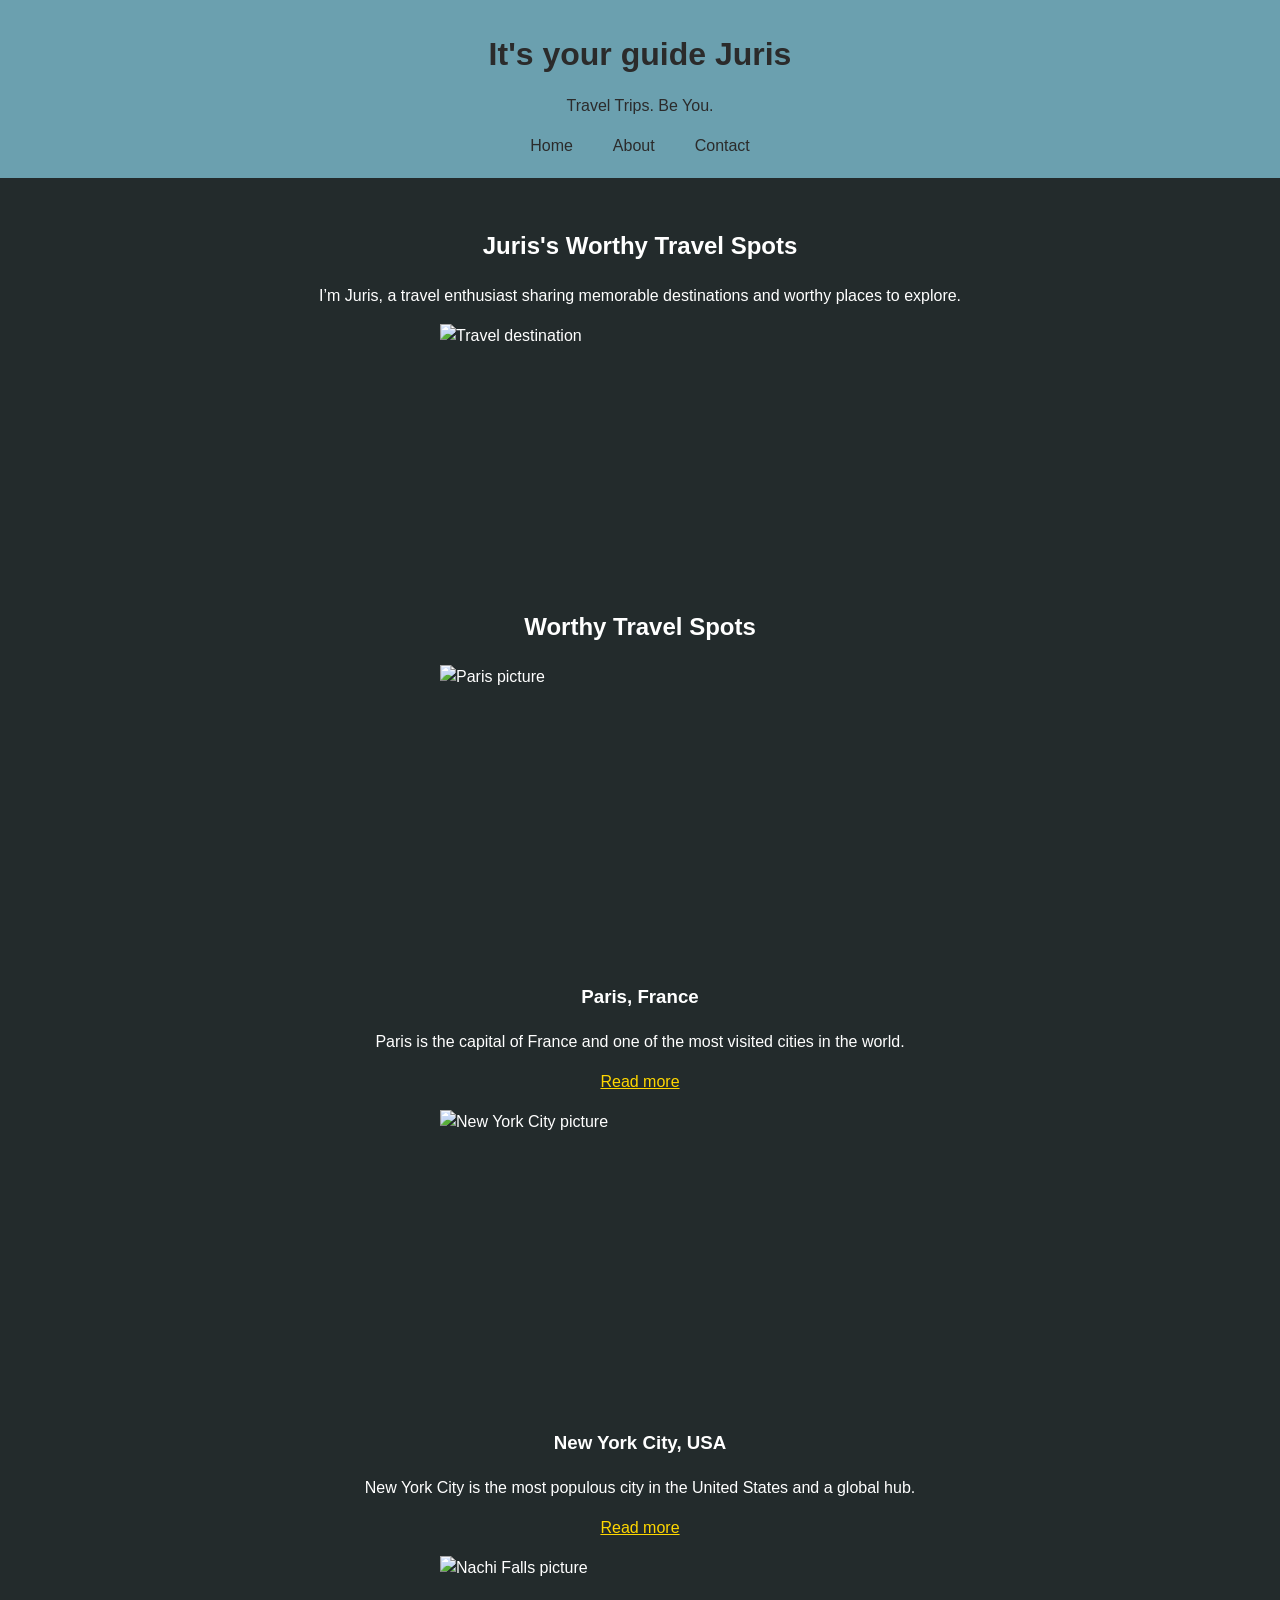
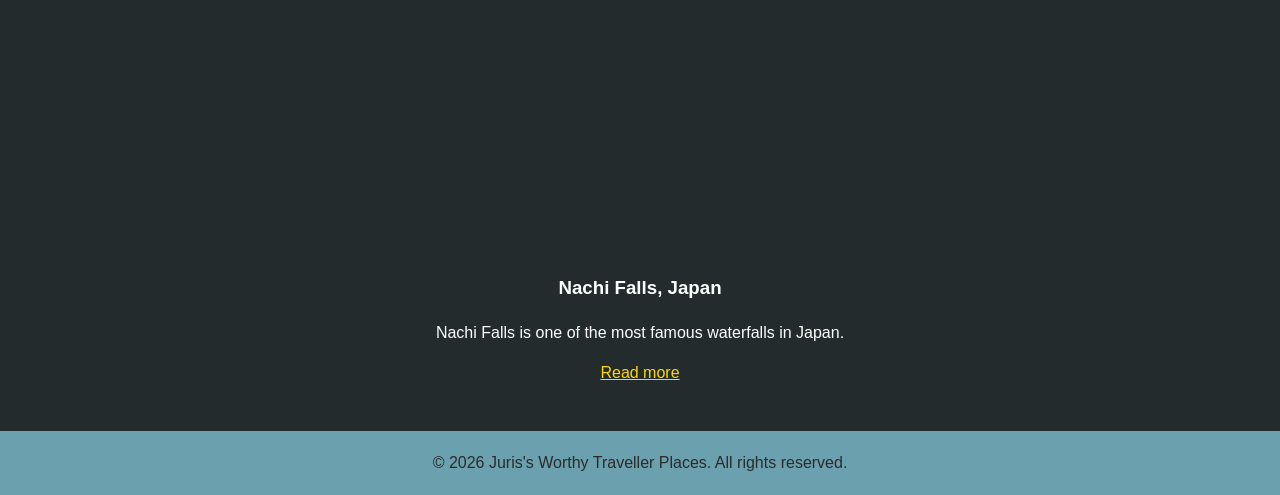
==== index.html @ 44bee5e6 "Fix places links to match lowercase filenames" ====
<!DOCTYPE html>
<html lang="en">

<head>
  <meta charset="UTF-8">
  <meta name="viewport" content="width=device-width, initial-scale=1.0">
  <title>Worthy Traveller Places</title>
  <link rel="stylesheet" href="style.css">
</head>

<body style="background-color: rgb(35, 43, 44); color: white;">

  <header>
    <h1 style="text-align: center;">It's your guide Juris</h1>
    <p style="text-align: center;">Travel Trips. Be You.</p>
    <nav>
      <ul style="list-style-type: none; display: flex; justify-content: center; gap: 20px; padding: 0;">
        <li><a href="index.html">Home</a></li>
        <li><a href="about.html">About</a></li>
        <li><a href="contact.html">Contact</a></li>
      </ul>
    </nav>
  </header>

  <main>
    <section>
      <h2 style="text-align: center;">Juris's Worthy Travel Spots</h2>
      <p style="text-align: center;">
        I’m Juris, a travel enthusiast sharing memorable destinations and worthy places to explore.
      </p>
      <img src="https://www.adventuresnsunsets.com/wp-content/uploads/AdventureDestinationsF.jpg"
           alt="Travel destination"
           width="400" height="250"
           style="display: block; margin: 0 auto;">
    </section>

    <h2 style="text-align: center;">Worthy Travel Spots</h2>

    <article>
      <img src="https://cdn.generationvoyage.fr/2022/05/tour-eiffel-visite-paris.jpg"
           alt="Paris picture"
           width="400" height="300"
           style="display: block; margin: 0 auto;">
      <h3 style="text-align: center;">Paris, France</h3>
      <p style="text-align: center;">Paris is the capital of France and one of the most visited cities in the world.</p>
      <p style="text-align: center;"><a href="places/paris.html" style="color: #FFD700;">Read more</a></p>
    </article>

    <article>
      <img src="https://th.bing.com/th/id/R.987b01d079e428e779f18622e3c11302?rik=R1kwpQbf%2b7On6g&riu=http%3a%2f%2fwallpapercave.com%2fwp%2feKouupY.jpg&ehk=AXFugzftEWDWTkEFwM1y42ecFqn7iHnSoJhJGlAqY%2bY%3d&risl=&pid=ImgRaw&r=0"
           alt="New York City picture"
           width="400" height="300"
           style="display: block; margin: 0 auto;">
      <h3 style="text-align: center;">New York City, USA</h3>
      <p style="text-align: center;">New York City is the most populous city in the United States and a global hub.</p>
      <p style="text-align: center;"><a href="places/new-york-city.html" style="color: #FFD700;">Read more</a></p>
    </article>

    <article>
      <img src="https://www.pandotrip.com/wp-content/uploads/2018/09/Seigantoji-Pagoda-and-Nachi-Falls-in-Nacho-Japan.jpg"
           alt="Nachi Falls picture"
           width="400" height="300"
           style="display: block; margin: 0 auto;">
      <h3 style="text-align: center;">Nachi Falls, Japan</h3>
      <p style="text-align: center;">Nachi Falls is one of the most famous waterfalls in Japan.</p>
      <p style="text-align: center;"><a href="places/nachi-falls.html" style="color: #FFD700;">Read more</a></p>
    </article>
  </main>

  <footer>
    <p style="text-align: center;">© 2026 Juris's Worthy Traveller Places. All rights reserved.</p>
  </footer>
</body>

</html>
---- style.css ----
/* =========================
   1. Variables
   ========================= */

:root {
    --brand-color: #6ba0af;
    --dark-ink: #ffffff;
    --muted-blue: #bcd9ff;
    --light-background: #2b2b2b;
    --card-background: #292929;
}


/* =========================
   2. Base Styles
   ========================= */

* {
    box-sizing: border-box;
}

body {
    margin: 0;
    font-family: Arial, sans-serif;
    line-height: 1.5;
    color: var(--dark-ink);
    background-color: var(--light-background);
}

img {
    max-width: 100%;
    height: auto;
}

h1,
h2,
h3 {
    color: var(--dark-ink);
}

p {
    color: var(--dark-ink);
}


/* =========================
   3. Layout Regions
   ========================= */

header {
    background-color: var(--brand-color);
    padding: 20px;
}

section p {
    text-align: center;
    color: var(--dark-ink);
}

header h1 {
    text-align: center;
    margin: 10px 0 15px;
    color: var(--light-background);
}

header p {
    text-align: center;
    color: var(--light-background);
}

nav {
    text-align: center;
}

nav ul {
    list-style: none;
    padding: 0;
    margin: 0;
}

nav li {
    display: inline-block;
    margin: 0 10px;
}

nav a {
    color: var(--light-background);
    text-decoration: none;
}

nav a:hover {
    color: var(--muted-blue);
}

main {
    padding: 30px 20px;
    max-width: 1000px;
    margin: 0 auto;
}

main section {
    margin-bottom: 35px;
}

main h2 {
    text-align: center;
}

footer {
    background-color: var(--brand-color);
    color: var(--light-background);
    padding: 20px;
    text-align: center;
}

footer p {
    color: var(--light-background);
    margin: 0;
}


/* =========================
   4. Components
   ========================= */


/* Product Cards */

.place-card {
    font-family: Roboto, Arial, sans-serif;
    background-color: var(--card-background);
    border: 1px solid var(--muted-blue);
    border-radius: 10px;
    padding: 16px;
    margin: 0 auto 20px;
    max-width: 500px;
    text-align: center;
    border-left: 10px solid var(--brand-color);
}

.place-card h3 {
    margin-top: 0;
    font-size: 24px;
    color: var(--brand-color);
}

.place-card img {
    display: block;
    margin: 0 auto;
}

.place-card a {
    color: var(--brand-color);
    text-decoration: none;
    font-weight: bold;
}

.place-card a:hover {
    color: var(--muted-blue);
}


/* Product Detail Images */

main section img {
    display: block;
    margin: 0 auto;
}


/* Product Detail Tables */

table {
    margin: 0 auto;
    border-collapse: collapse;
    background-color: var(--light-background);
}

th,
td {
    padding: 10px 15px;
    border: 1px solid var(--muted-blue);
    text-align: center;
}

th {
    background-color: var(--brand-color);
    color: var(--light-background);
}


/* Lists */

main ul {
    padding: 0;
    text-align: center;
    list-style: none;
}

main li {
    margin: 5px 0;
}

main p {
    text-align: center;
    color: var(--dark-ink);
}


/* Forms */

form {
    max-width: 600px;
    margin: 0 auto;
    text-align: center;
}

fieldset {
    padding: 20px;
    margin: 15px 0;
    background-color: var(--card-background);
    border: 3px solid var(--brand-color);
    border-radius: 10px;
}

legend {
    font-weight: bold;
    color: var(--brand-color);
}

input,
select,
textarea {
    font-family: Arial, sans-serif;
    padding: 8px;
    border: 1px solid var(--muted-blue);
}

textarea {
    width: 100%;
    box-sizing: border-box;
}

input:focus,
textarea:focus,
select:focus {
    outline: 3px solid var(--brand-color);
    outline-offset: 2px;
}

button {
    background-color: var(--brand-color);
    color: var(--light-background);
    border: none;
    padding: 10px 20px;
    cursor: pointer;
}

button:hover {
    background-color: var(--dark-ink);
}
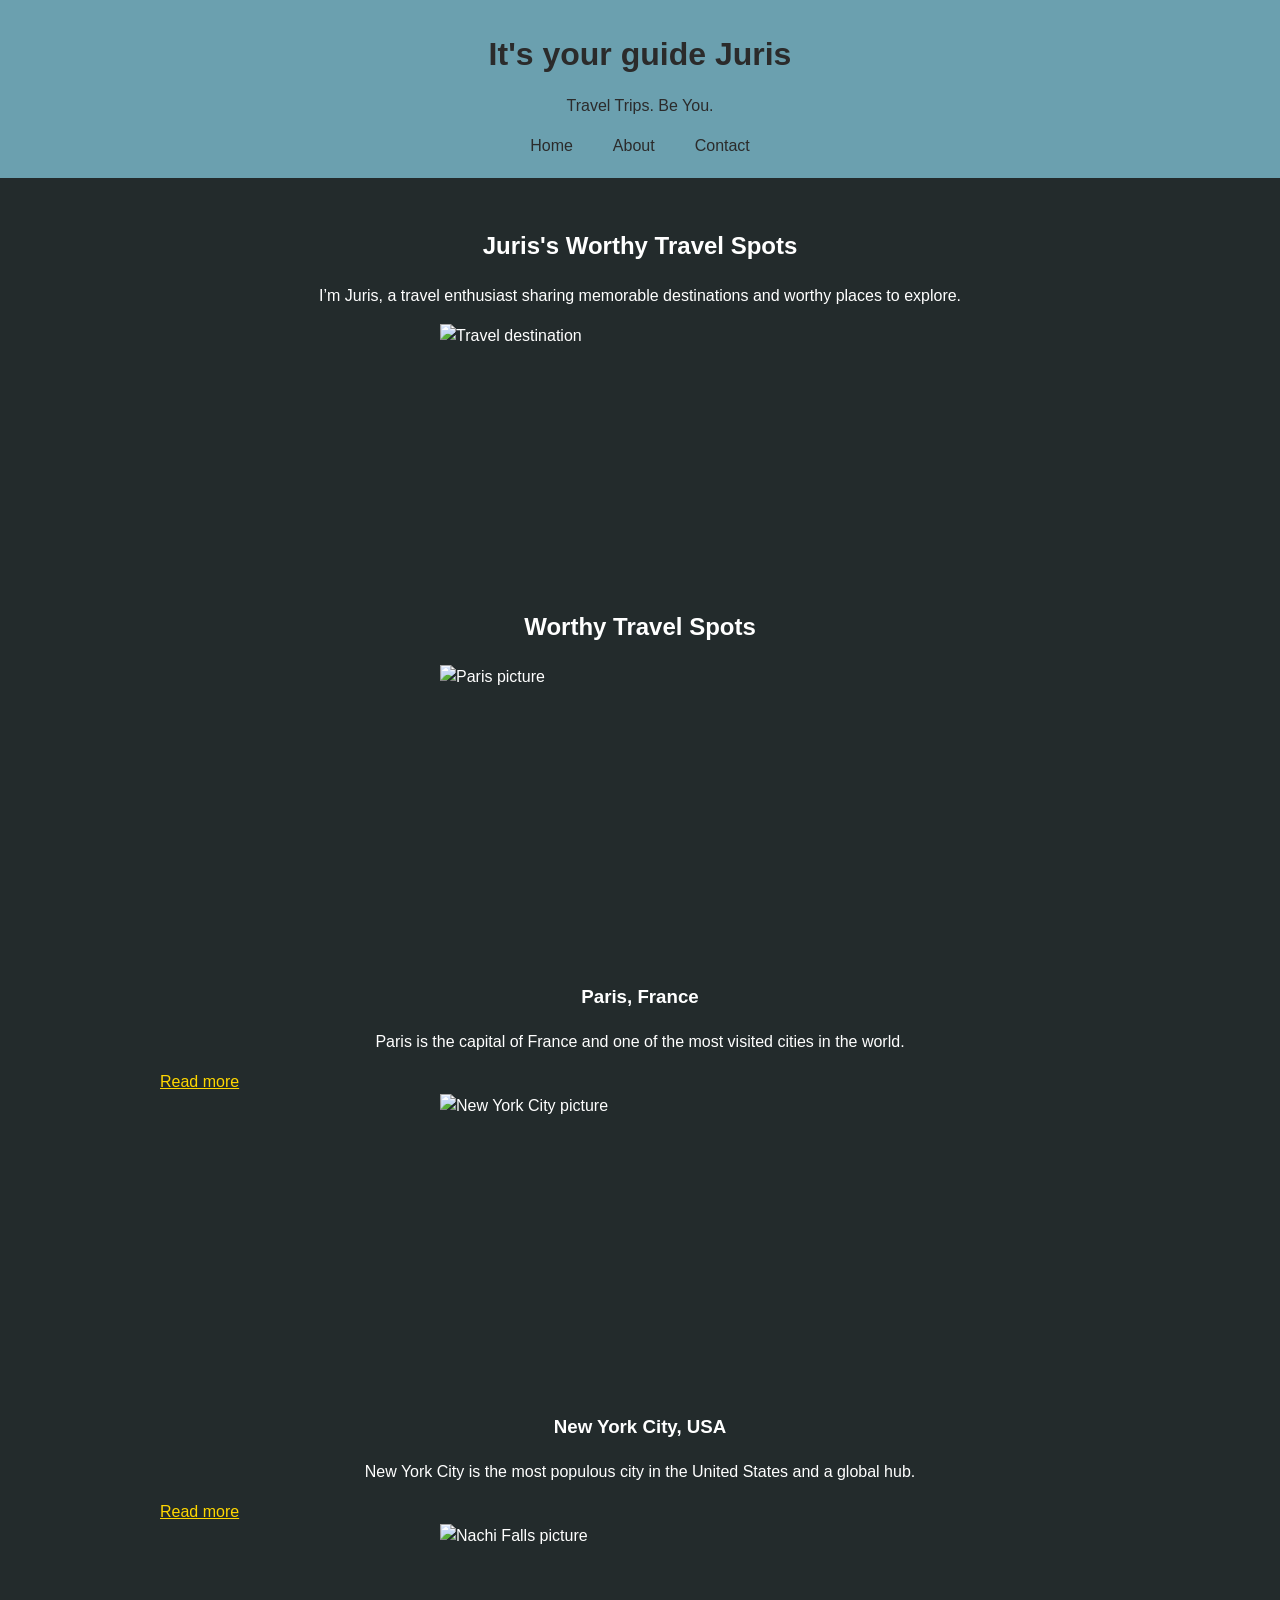
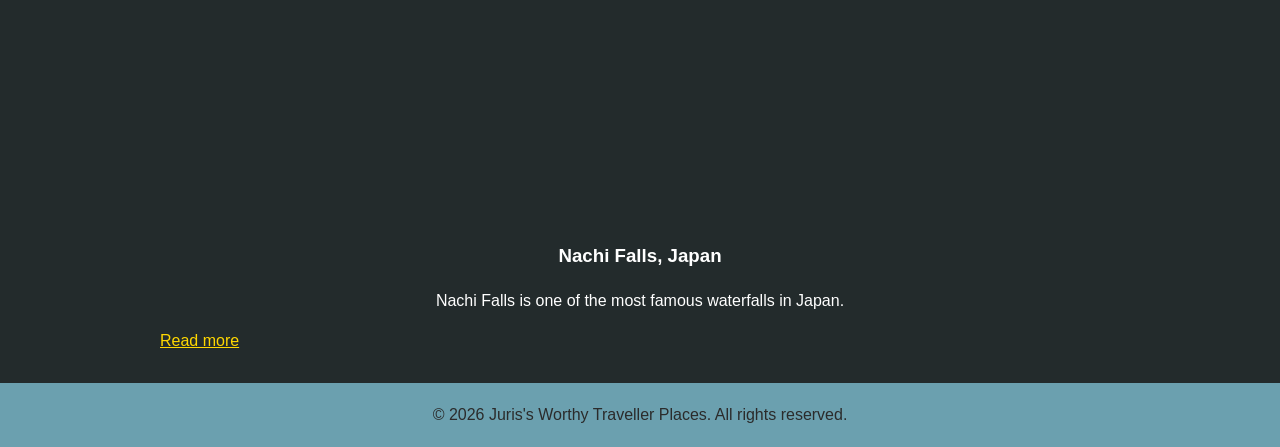
==== commit 5391ef94: "Fix places filenames and links to lowercase" ====
--- a/index.html
+++ b/index.html
@@ -43,7 +43,7 @@
            style="display: block; margin: 0 auto;">
       <h3 style="text-align: center;">Paris, France</h3>
       <p style="text-align: center;">Paris is the capital of France and one of the most visited cities in the world.</p>
-      <p style="text-align: center;"><a href="places/paris.html" style="color: #FFD700;">Read more</a></p>
+      <a href="places/paris.html" style="color: #FFD700;">Read more</a>
     </article>
 
     <article>
@@ -53,7 +53,7 @@
            style="display: block; margin: 0 auto;">
       <h3 style="text-align: center;">New York City, USA</h3>
       <p style="text-align: center;">New York City is the most populous city in the United States and a global hub.</p>
-      <p style="text-align: center;"><a href="places/new-york-city.html" style="color: #FFD700;">Read more</a></p>
+      <a href="places/new-york-city.html" style="color: #FFD700;">Read more</a>
     </article>
 
     <article>
@@ -63,7 +63,7 @@
            style="display: block; margin: 0 auto;">
       <h3 style="text-align: center;">Nachi Falls, Japan</h3>
       <p style="text-align: center;">Nachi Falls is one of the most famous waterfalls in Japan.</p>
-      <p style="text-align: center;"><a href="places/nachi-falls.html" style="color: #FFD700;">Read more</a></p>
+      <a href="places/nachi-falls.html" style="color: #FFD700;">Read more</a>
     </article>
   </main>
 
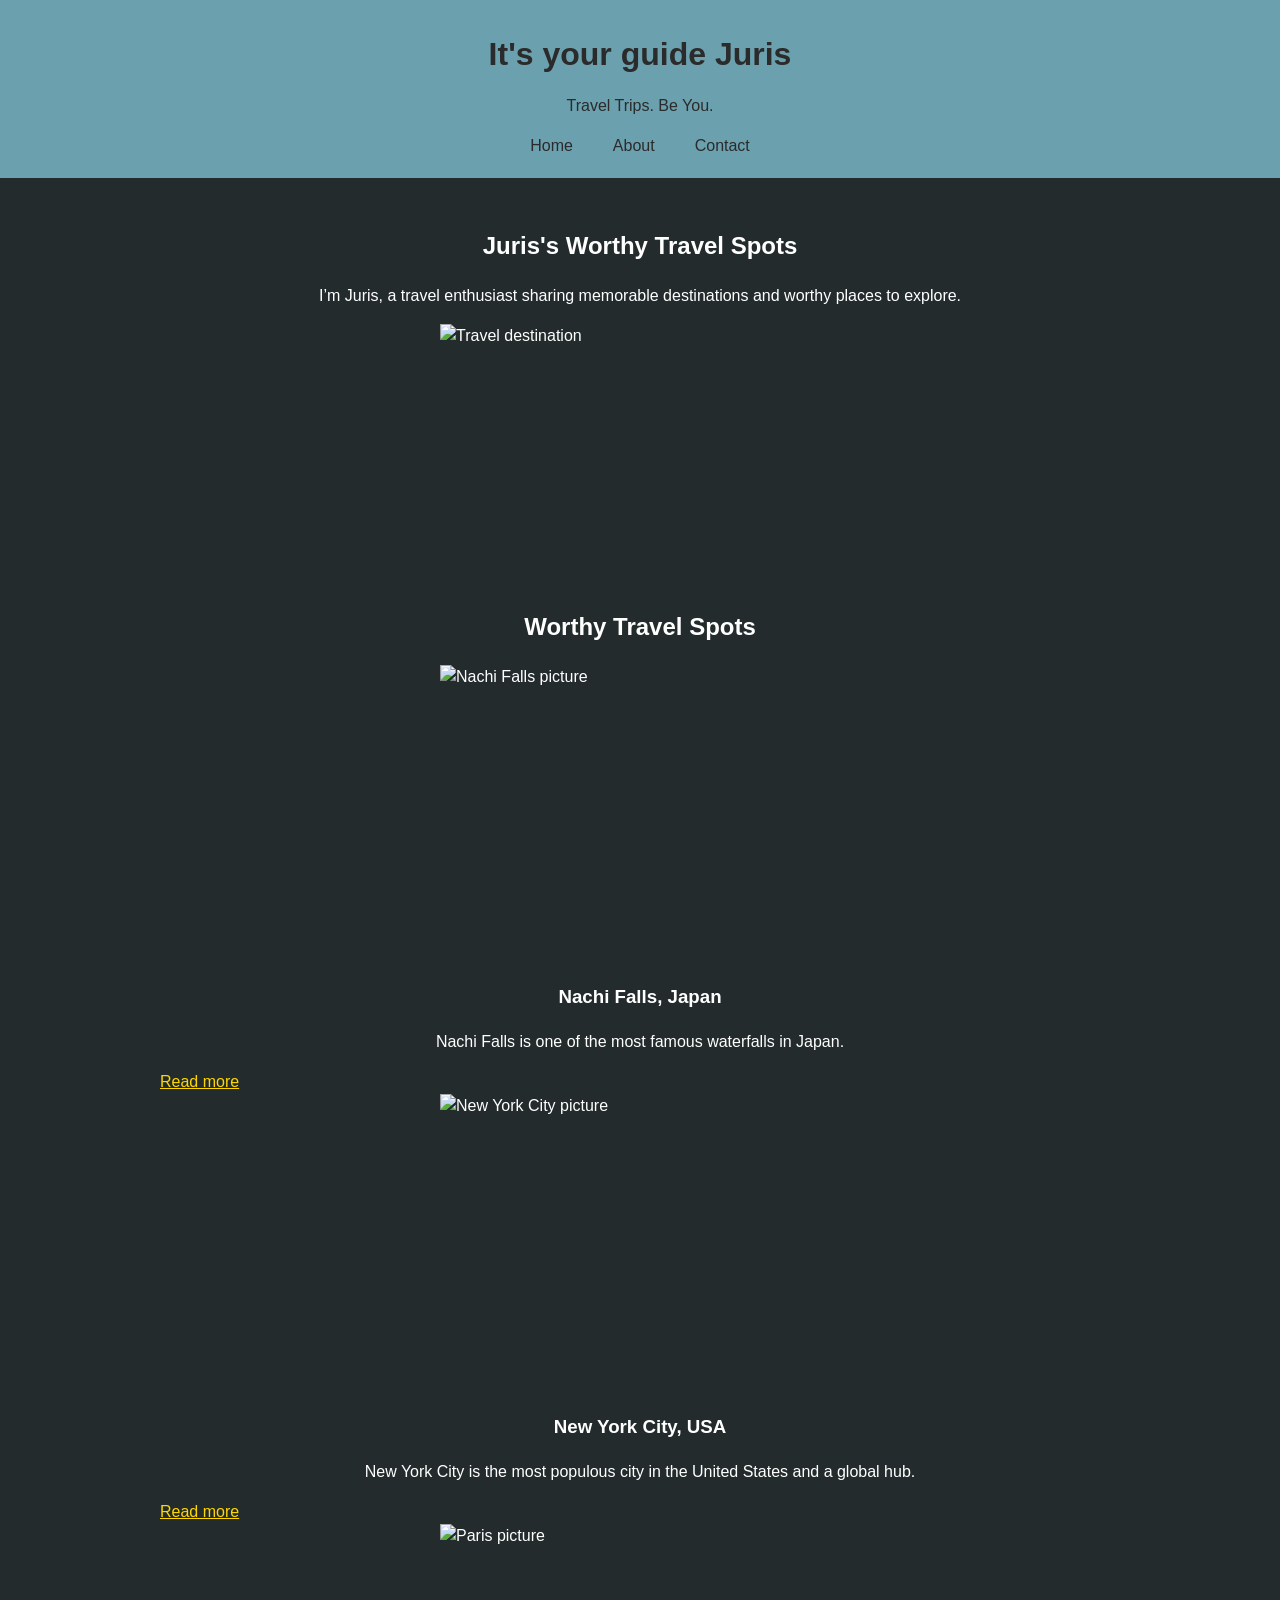
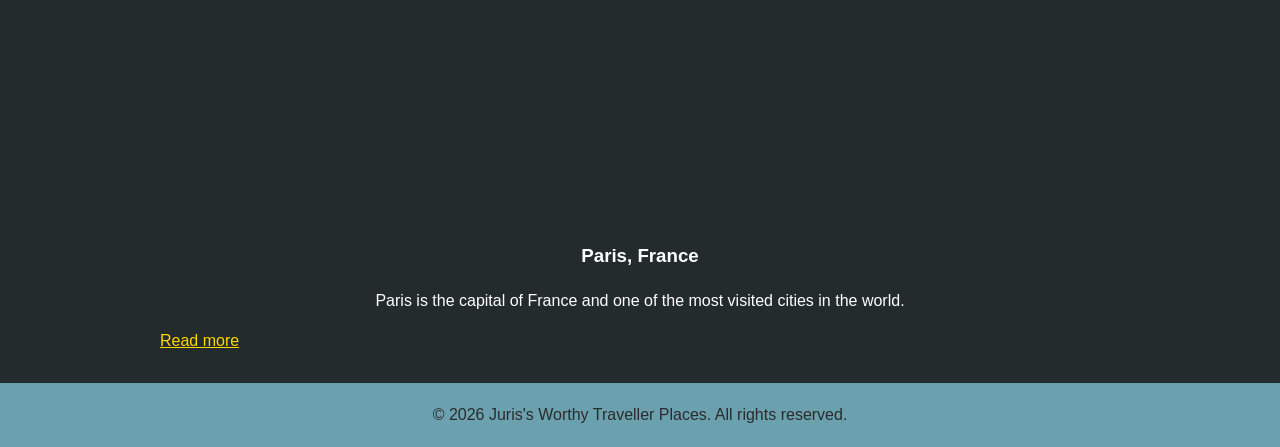
==== commit 75a8cd1b: "Reorder travel spots: Nachi Falls, NYC, Paris" ====
--- a/index.html
+++ b/index.html
@@ -36,16 +36,18 @@
 
     <h2 style="text-align: center;">Worthy Travel Spots</h2>
 
+    <!-- Nachi Falls FIRST -->
     <article>
-      <img src="https://cdn.generationvoyage.fr/2022/05/tour-eiffel-visite-paris.jpg"
-           alt="Paris picture"
+      <img src="https://www.pandotrip.com/wp-content/uploads/2018/09/Seigantoji-Pagoda-and-Nachi-Falls-in-Nacho-Japan.jpg"
+           alt="Nachi Falls picture"
            width="400" height="300"
            style="display: block; margin: 0 auto;">
-      <h3 style="text-align: center;">Paris, France</h3>
-      <p style="text-align: center;">Paris is the capital of France and one of the most visited cities in the world.</p>
-      <a href="places/paris.html" style="color: #FFD700;">Read more</a>
+      <h3 style="text-align: center;">Nachi Falls, Japan</h3>
+      <p style="text-align: center;">Nachi Falls is one of the most famous waterfalls in Japan.</p>
+      <a href="places/nachi-falls.html" style="color: #FFD700;">Read more</a>
     </article>
 
+    <!-- New York City SECOND -->
     <article>
       <img src="https://th.bing.com/th/id/R.987b01d079e428e779f18622e3c11302?rik=R1kwpQbf%2b7On6g&riu=http%3a%2f%2fwallpapercave.com%2fwp%2feKouupY.jpg&ehk=AXFugzftEWDWTkEFwM1y42ecFqn7iHnSoJhJGlAqY%2bY%3d&risl=&pid=ImgRaw&r=0"
            alt="New York City picture"
@@ -56,14 +58,15 @@
       <a href="places/new-york-city.html" style="color: #FFD700;">Read more</a>
     </article>
 
+    <!-- Paris LAST -->
     <article>
-      <img src="https://www.pandotrip.com/wp-content/uploads/2018/09/Seigantoji-Pagoda-and-Nachi-Falls-in-Nacho-Japan.jpg"
-           alt="Nachi Falls picture"
+      <img src="https://cdn.generationvoyage.fr/2022/05/tour-eiffel-visite-paris.jpg"
+           alt="Paris picture"
            width="400" height="300"
            style="display: block; margin: 0 auto;">
-      <h3 style="text-align: center;">Nachi Falls, Japan</h3>
-      <p style="text-align: center;">Nachi Falls is one of the most famous waterfalls in Japan.</p>
-      <a href="places/nachi-falls.html" style="color: #FFD700;">Read more</a>
+      <h3 style="text-align: center;">Paris, France</h3>
+      <p style="text-align: center;">Paris is the capital of France and one of the most visited cities in the world.</p>
+      <a href="places/paris.html" style="color: #FFD700;">Read more</a>
     </article>
   </main>
 
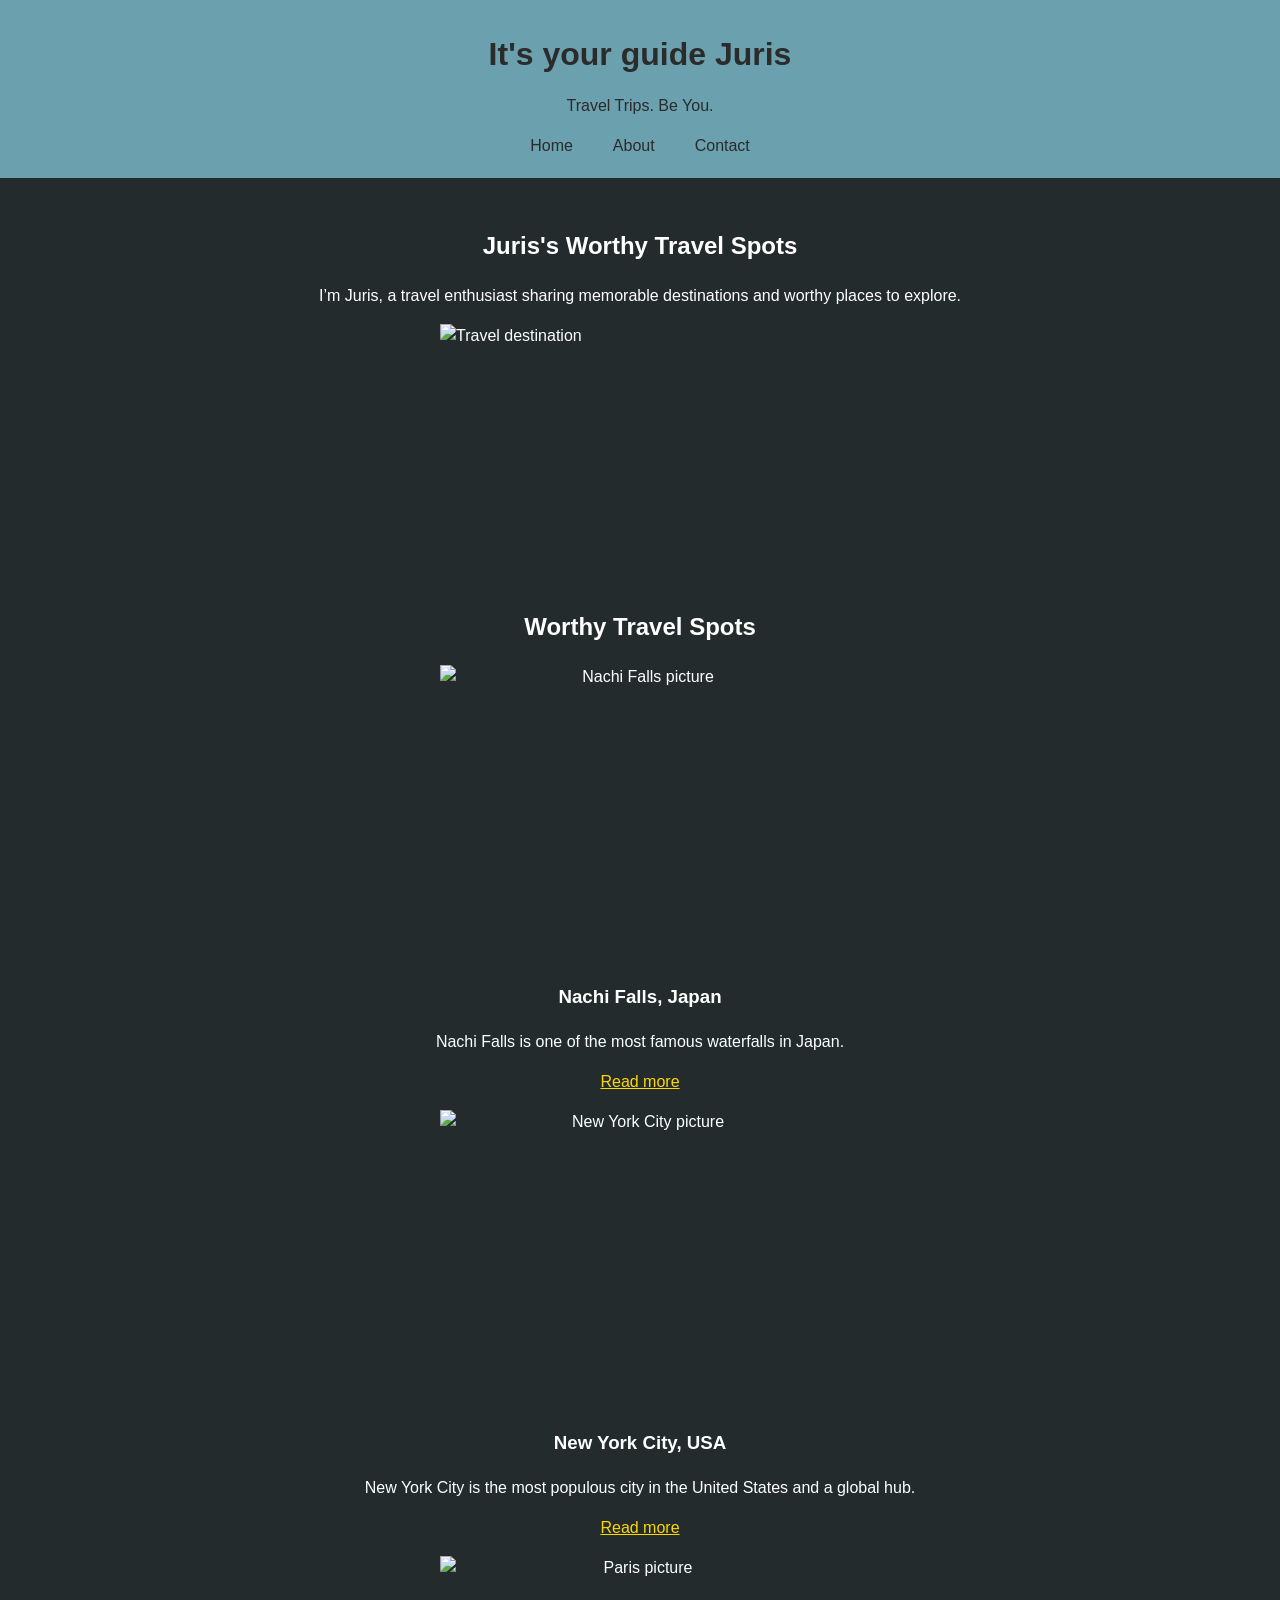
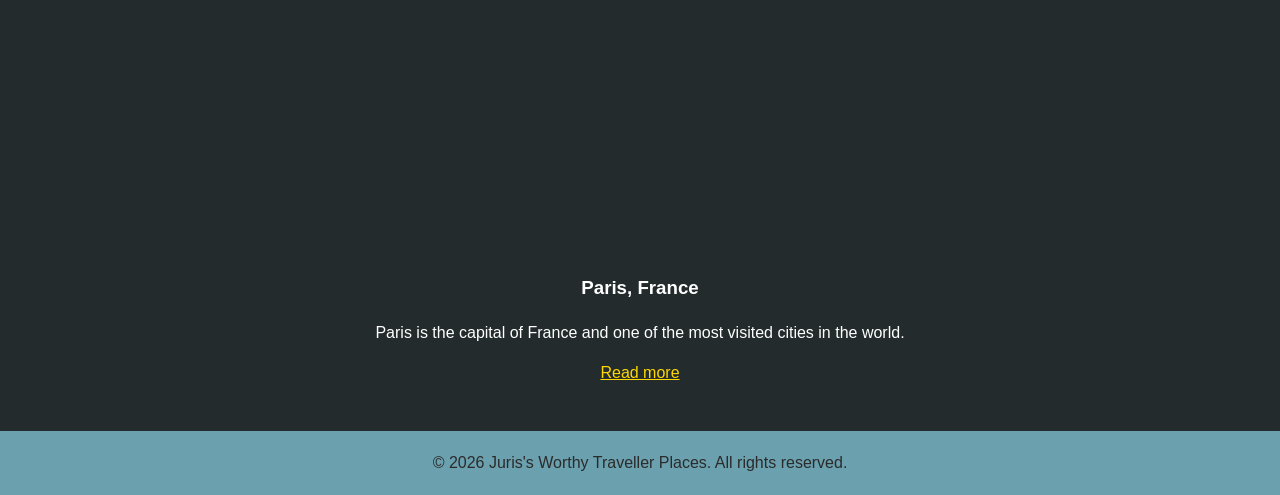
==== commit 8eb0009a: "Reorder travel spots and adjust Read more layout" ====
--- a/index.html
+++ b/index.html
@@ -37,36 +37,36 @@
     <h2 style="text-align: center;">Worthy Travel Spots</h2>
 
     <!-- Nachi Falls FIRST -->
-    <article>
+    <article style="text-align: center;">
       <img src="https://www.pandotrip.com/wp-content/uploads/2018/09/Seigantoji-Pagoda-and-Nachi-Falls-in-Nacho-Japan.jpg"
            alt="Nachi Falls picture"
            width="400" height="300"
            style="display: block; margin: 0 auto;">
-      <h3 style="text-align: center;">Nachi Falls, Japan</h3>
-      <p style="text-align: center;">Nachi Falls is one of the most famous waterfalls in Japan.</p>
-      <a href="places/nachi-falls.html" style="color: #FFD700;">Read more</a>
+      <h3>Nachi Falls, Japan</h3>
+      <p>Nachi Falls is one of the most famous waterfalls in Japan.</p>
+      <p><a href="places/nachi-falls.html" style="color: #FFD700;">Read more</a></p>
     </article>
 
     <!-- New York City SECOND -->
-    <article>
+    <article style="text-align: center;">
       <img src="https://th.bing.com/th/id/R.987b01d079e428e779f18622e3c11302?rik=R1kwpQbf%2b7On6g&riu=http%3a%2f%2fwallpapercave.com%2fwp%2feKouupY.jpg&ehk=AXFugzftEWDWTkEFwM1y42ecFqn7iHnSoJhJGlAqY%2bY%3d&risl=&pid=ImgRaw&r=0"
            alt="New York City picture"
            width="400" height="300"
            style="display: block; margin: 0 auto;">
-      <h3 style="text-align: center;">New York City, USA</h3>
-      <p style="text-align: center;">New York City is the most populous city in the United States and a global hub.</p>
-      <a href="places/new-york-city.html" style="color: #FFD700;">Read more</a>
+      <h3>New York City, USA</h3>
+      <p>New York City is the most populous city in the United States and a global hub.</p>
+      <p><a href="places/new-york-city.html" style="color: #FFD700;">Read more</a></p>
     </article>
 
     <!-- Paris LAST -->
-    <article>
+    <article style="text-align: center;">
       <img src="https://cdn.generationvoyage.fr/2022/05/tour-eiffel-visite-paris.jpg"
            alt="Paris picture"
            width="400" height="300"
            style="display: block; margin: 0 auto;">
-      <h3 style="text-align: center;">Paris, France</h3>
-      <p style="text-align: center;">Paris is the capital of France and one of the most visited cities in the world.</p>
-      <a href="places/paris.html" style="color: #FFD700;">Read more</a>
+      <h3>Paris, France</h3>
+      <p>Paris is the capital of France and one of the most visited cities in the world.</p>
+      <p><a href="places/paris.html" style="color: #FFD700;">Read more</a></p>
     </article>
   </main>
 
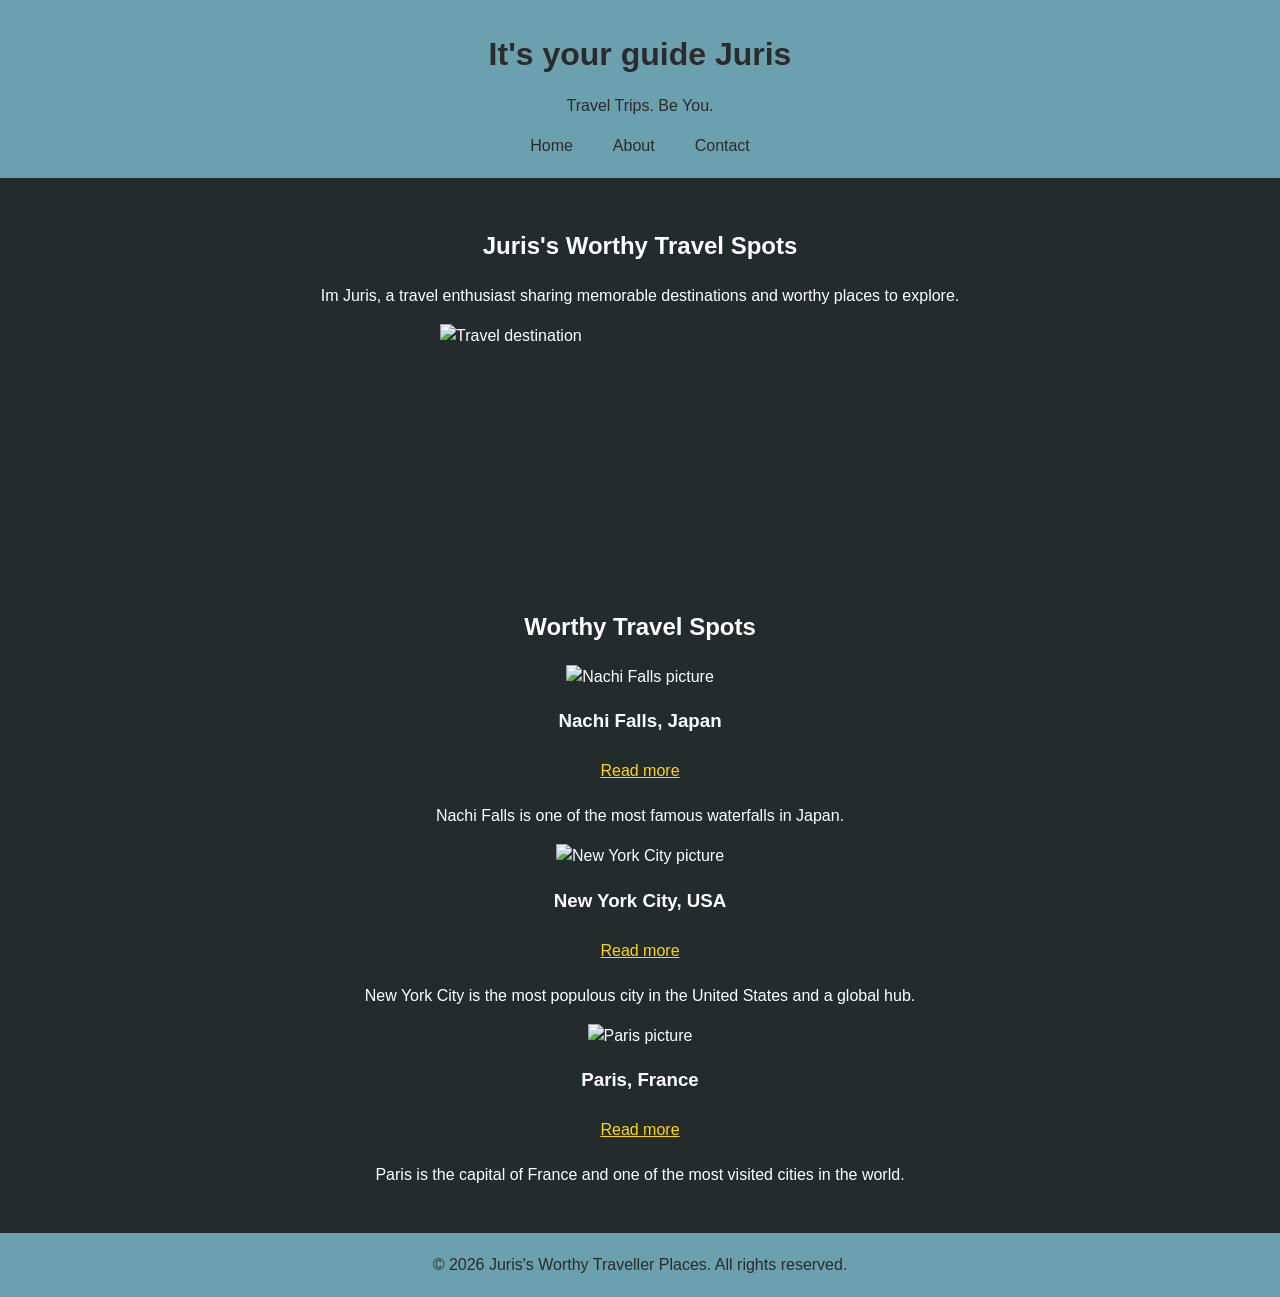
==== commit 6c899cf4: "Fix folder structure and center Read more links in the index.html" ====
--- a/index.html
+++ b/index.html
@@ -26,7 +26,7 @@
     <section>
       <h2 style="text-align: center;">Juris's Worthy Travel Spots</h2>
       <p style="text-align: center;">
-        I’m Juris, a travel enthusiast sharing memorable destinations and worthy places to explore.
+        Im Juris, a travel enthusiast sharing memorable destinations and worthy places to explore.
       </p>
       <img src="https://www.adventuresnsunsets.com/wp-content/uploads/AdventureDestinationsF.jpg"
            alt="Travel destination"
@@ -38,36 +38,48 @@
 
     <!-- Nachi Falls FIRST -->
     <article style="text-align: center;">
+
       <img src="https://www.pandotrip.com/wp-content/uploads/2018/09/Seigantoji-Pagoda-and-Nachi-Falls-in-Nacho-Japan.jpg"
-           alt="Nachi Falls picture"
-           width="400" height="300"
-           style="display: block; margin: 0 auto;">
+
+           alt="Nachi Falls picture" width="400" height="300">
+
       <h3>Nachi Falls, Japan</h3>
+
+      <p><a href="places/nachi-falls.html" style="color: #FFD700; display: inline-block; margin: 5px auto;">Read more</a></p>
+
       <p>Nachi Falls is one of the most famous waterfalls in Japan.</p>
-      <p><a href="places/nachi-falls.html" style="color: #FFD700;">Read more</a></p>
+
     </article>
 
     <!-- New York City SECOND -->
     <article style="text-align: center;">
-      <img src="https://th.bing.com/th/id/R.987b01d079e428e779f18622e3c11302?rik=R1kwpQbf%2b7On6g&riu=http%3a%2f%2fwallpapercave.com%2fwp%2feKouupY.jpg&ehk=AXFugzftEWDWTkEFwM1y42ecFqn7iHnSoJhJGlAqY%2bY%3d&risl=&pid=ImgRaw&r=0"
-           alt="New York City picture"
-           width="400" height="300"
-           style="display: block; margin: 0 auto;">
+
+      <img src="https://th.bing.com/th/id/R.987b01d079e428e779f18622e3c11302?rik=R1kwpQbf%2b7On6g&riu=http%3a%2f%2fwallpapercave.com%2fwp%2feKouupY.jpg"
+
+           alt="New York City picture" width="400" height="300">
+
       <h3>New York City, USA</h3>
+
+      <p><a href="places/new-york-city.html" style="color: #FFD700; display: inline-block; margin: 5px auto;">Read more</a></p>
+
       <p>New York City is the most populous city in the United States and a global hub.</p>
-      <p><a href="places/new-york-city.html" style="color: #FFD700;">Read more</a></p>
+
     </article>
 
     <!-- Paris LAST -->
     <article style="text-align: center;">
+
       <img src="https://cdn.generationvoyage.fr/2022/05/tour-eiffel-visite-paris.jpg"
-           alt="Paris picture"
-           width="400" height="300"
-           style="display: block; margin: 0 auto;">
+
+           alt="Paris picture" width="400" height="300">
       <h3>Paris, France</h3>
+
+      <p><a href="places/paris.html" style="color: #FFD700; display: inline-block; margin: 5px auto;">Read more</a></p>
+
       <p>Paris is the capital of France and one of the most visited cities in the world.</p>
-      <p><a href="places/paris.html" style="color: #FFD700;">Read more</a></p>
+
     </article>
+
   </main>
 
   <footer>
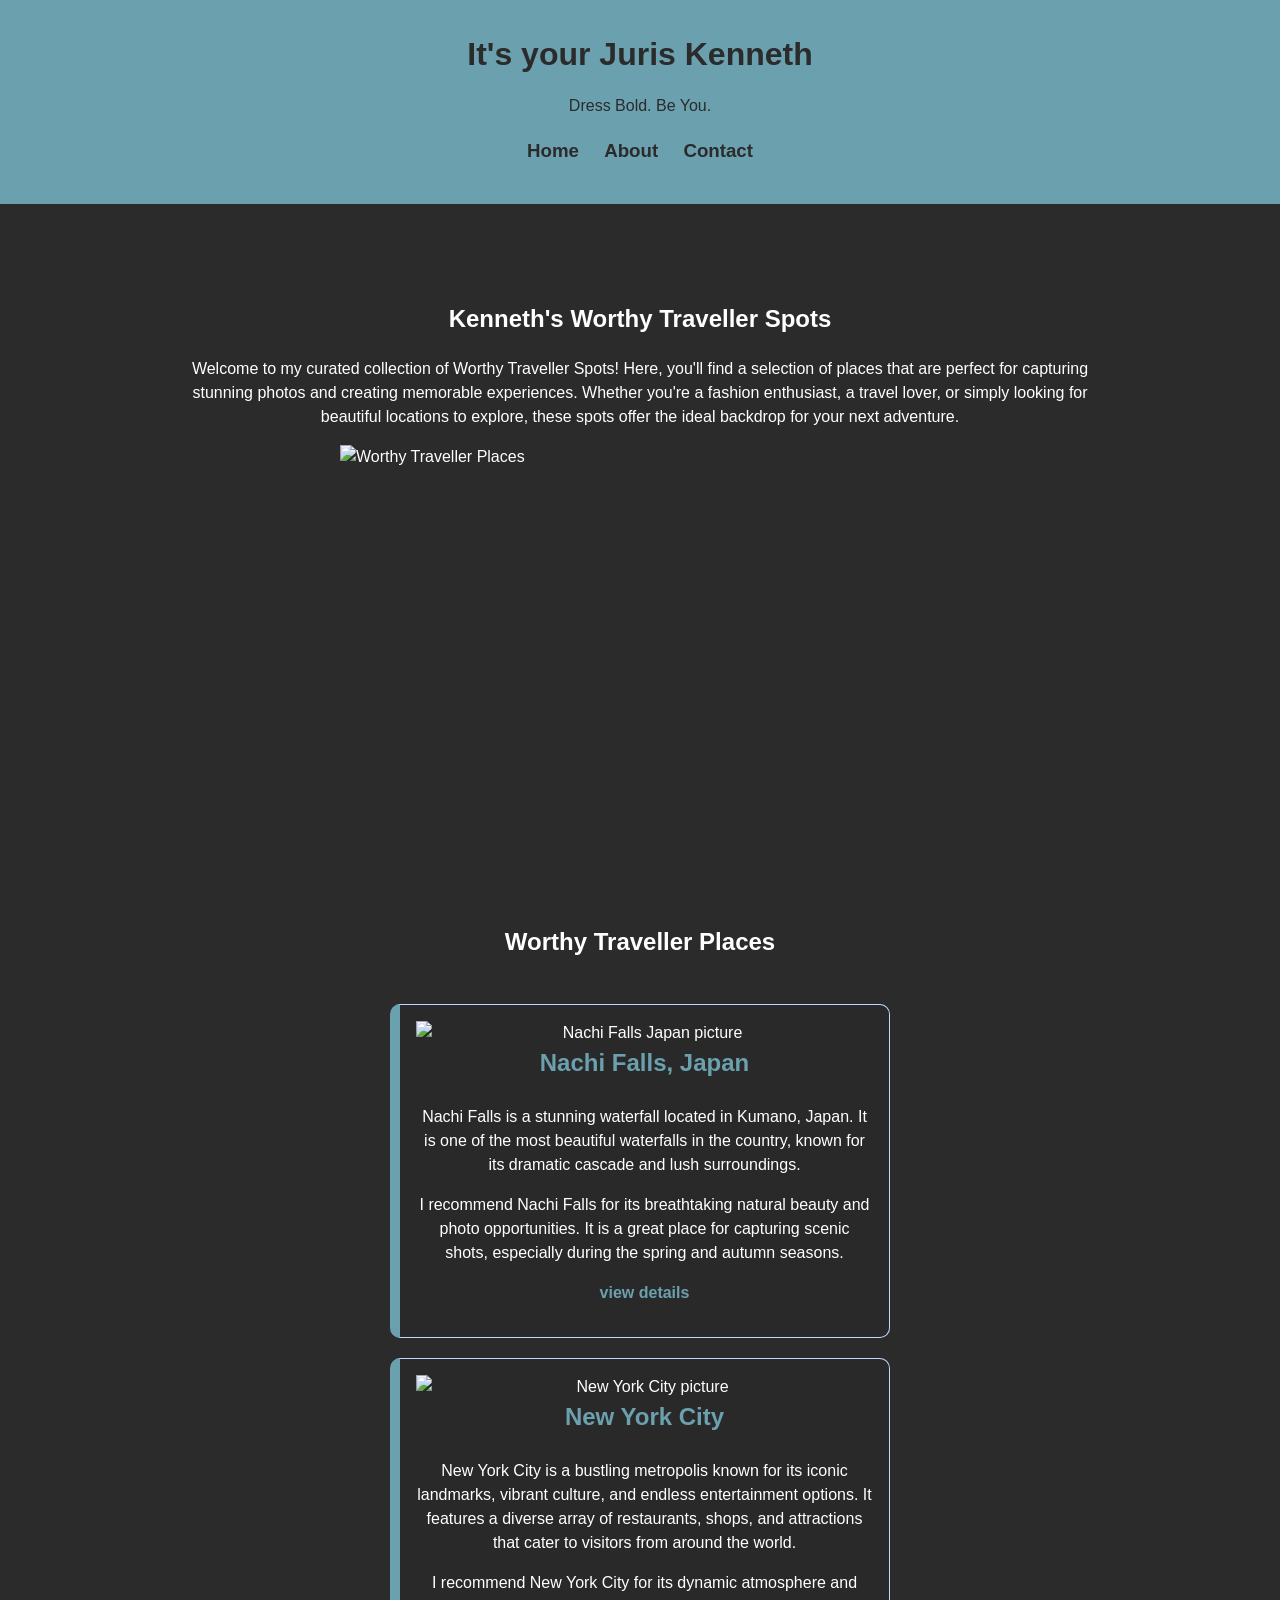
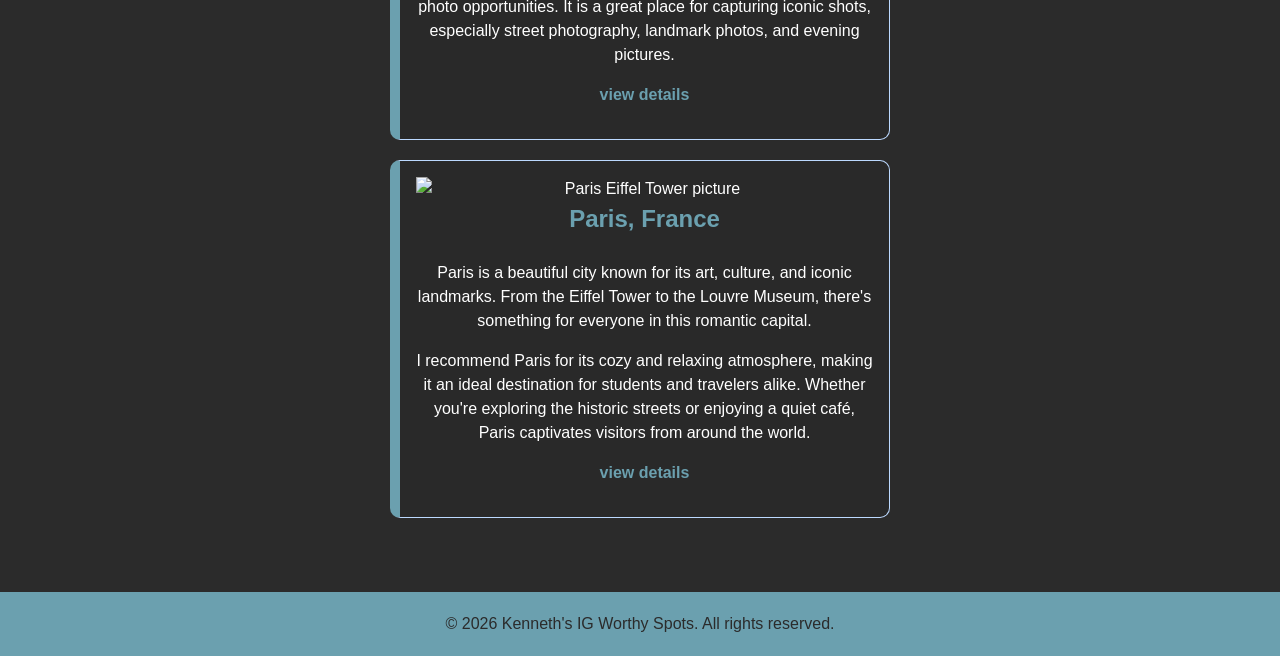
==== commit f77bc7b7: "Update homepage layout and place pages" ====
--- a/index.html
+++ b/index.html
@@ -2,89 +2,146 @@
 <html lang="en">
 
 <head>
-  <meta charset="UTF-8">
-  <meta name="viewport" content="width=device-width, initial-scale=1.0">
-  <title>Worthy Traveller Places</title>
-  <link rel="stylesheet" href="style.css">
+    <meta charset="UTF-8">
+    <meta name="viewport" content="width=device-width, initial-scale=1.0">
+    <title>Worthy Traveller Places</title>
+
+    <link rel="stylesheet" href="style.css">
 </head>
 
-<body style="background-color: rgb(35, 43, 44); color: white;">
+<body>
 
-  <header>
-    <h1 style="text-align: center;">It's your guide Juris</h1>
-    <p style="text-align: center;">Travel Trips. Be You.</p>
-    <nav>
-      <ul style="list-style-type: none; display: flex; justify-content: center; gap: 20px; padding: 0;">
-        <li><a href="index.html">Home</a></li>
-        <li><a href="about.html">About</a></li>
-        <li><a href="contact.html">Contact</a></li>
-      </ul>
-    </nav>
-  </header>
+    <header>
+        <div>
+        <h1>It's your Juris Kenneth</h1>
 
-  <main>
-    <section>
-      <h2 style="text-align: center;">Juris's Worthy Travel Spots</h2>
-      <p style="text-align: center;">
-        Im Juris, a travel enthusiast sharing memorable destinations and worthy places to explore.
-      </p>
-      <img src="https://www.adventuresnsunsets.com/wp-content/uploads/AdventureDestinationsF.jpg"
-           alt="Travel destination"
-           width="400" height="250"
-           style="display: block; margin: 0 auto;">
-    </section>
+        <p>Dress Bold. Be You.</p>
+        </div>
 
-    <h2 style="text-align: center;">Worthy Travel Spots</h2>
+        <h3>
+            <nav>
+                <ul>
+                    <li><a href="index.html">Home</a></li>
+                    <li><a href="about.html">About</a></li>
+                    <li><a href="contact.html">Contact</a></li>
+                </ul>
+            </nav>
+        </h3>
 
-    <!-- Nachi Falls FIRST -->
-    <article style="text-align: center;">
+    </header>
 
-      <img src="https://www.pandotrip.com/wp-content/uploads/2018/09/Seigantoji-Pagoda-and-Nachi-Falls-in-Nacho-Japan.jpg"
+    <br>
+    <br>
 
-           alt="Nachi Falls picture" width="400" height="300">
+    <main>
 
-      <h3>Nachi Falls, Japan</h3>
+        <section class="background">
 
-      <p><a href="places/nachi-falls.html" style="color: #FFD700; display: inline-block; margin: 5px auto;">Read more</a></p>
+            <h2>Kenneth's Worthy Traveller Spots</h2>
 
-      <p>Nachi Falls is one of the most famous waterfalls in Japan.</p>
+            <p>
+                Welcome to my curated collection of Worthy Traveller Spots! Here,
+                 you'll find a selection of places that are perfect for capturing stunning photos and creating memorable experiences. 
+                 Whether you're a fashion enthusiast, a travel lover, or simply looking for beautiful locations to explore, 
+                 these spots offer the ideal backdrop for your next adventure.
+            </p>
 
-    </article>
+            <img src="https://growwithtejas.com/wp-content/uploads/2025/06/top-10-destination-around-the-world.jpg"
+                alt="Worthy Traveller Places" width="600" height="400">
 
-    <!-- New York City SECOND -->
-    <article style="text-align: center;">
+        </section>
 
-      <img src="https://th.bing.com/th/id/R.987b01d079e428e779f18622e3c11302?rik=R1kwpQbf%2b7On6g&riu=http%3a%2f%2fwallpapercave.com%2fwp%2feKouupY.jpg"
+        <br>
 
-           alt="New York City picture" width="400" height="300">
+        <h2>Worthy Traveller Places</h2>
 
-      <h3>New York City, USA</h3>
+        <br>
 
-      <p><a href="places/new-york-city.html" style="color: #FFD700; display: inline-block; margin: 5px auto;">Read more</a></p>
+        <div class="place-grid">
+        <article class= "place-card">
 
-      <p>New York City is the most populous city in the United States and a global hub.</p>
+            <img src="https://www.pandotrip.com/wp-content/uploads/2018/09/Seigantoji-Pagoda-and-Nachi-Falls-in-Nacho-Japan.jpg"
+                alt="Nachi Falls Japan picture">
 
-    </article>
+            <h3>Nachi Falls, Japan</h3>
 
-    <!-- Paris LAST -->
-    <article style="text-align: center;">
+            <p>
+                Nachi Falls is a stunning waterfall located in Kumano, Japan. 
+                It is one of the most beautiful waterfalls in the country, known for its dramatic cascade and lush surroundings.
+            </p>
 
-      <img src="https://cdn.generationvoyage.fr/2022/05/tour-eiffel-visite-paris.jpg"
+            <p>
+                I recommend Nachi Falls for its breathtaking natural beauty and photo opportunities. 
+                It is a great place for capturing scenic shots, especially during the spring and autumn seasons.
+            </p>
 
-           alt="Paris picture" width="400" height="300">
-      <h3>Paris, France</h3>
+            <p>
+                <a href="places/nachi-falls.html">view details</a>
+            </p>
 
-      <p><a href="places/paris.html" style="color: #FFD700; display: inline-block; margin: 5px auto;">Read more</a></p>
+        </article>
 
-      <p>Paris is the capital of France and one of the most visited cities in the world.</p>
+        <article class= "place-card">
 
-    </article>
+            <img src="https://wallpapercave.com/wp/eKouupY.jpg"
+                alt="New York City picture">
 
-  </main>
+            <h3>New York City</h3>
 
-  <footer>
-    <p style="text-align: center;">© 2026 Juris's Worthy Traveller Places. All rights reserved.</p>
-  </footer>
+            <p>
+                New York City is a bustling metropolis known for its iconic landmarks, vibrant culture, and endless entertainment options.
+                It features a diverse array of restaurants, shops, and attractions that cater to visitors from around the world.
+            </p>
+
+            <p>
+                I recommend New York City for its dynamic atmosphere and photo opportunities.
+                It is a great place for capturing iconic shots, especially street photography, landmark photos,
+                and evening pictures.
+            </p>
+
+            <p>
+                <a href="places/new-york-city.html">view details</a>
+            </p>
+
+        </article>
+
+        <article class= "place-card">
+
+            <img src="https://cdn.generationvoyage.fr/2022/05/tour-eiffel-visite-paris.jpg"
+                alt="Paris Eiffel Tower picture">
+
+            <h3>Paris, France</h3>
+
+            <p>
+                Paris is a beautiful city known for its art, culture, and iconic landmarks. 
+                From the Eiffel Tower to the Louvre Museum, there's something for everyone in this romantic capital.
+            </p>
+
+            <p>
+                I recommend Paris for its cozy and relaxing atmosphere, making it an ideal destination for students and travelers alike. 
+                Whether you're exploring the historic streets or enjoying a quiet café, Paris captivates visitors from around the world.
+            </p>
+
+            <p>
+                <a href="places/paris.html">view details</a>
+            </p>
+
+        </article>
+        
+        </div>
+
+    </main>
+
+    <br>
+
+    <footer>
+
+        <p>
+            &copy; 2026 Kenneth's IG Worthy Spots. All rights reserved.
+        </p>
+
+    </footer>
+
 </body>
 
-</html>
+</html>
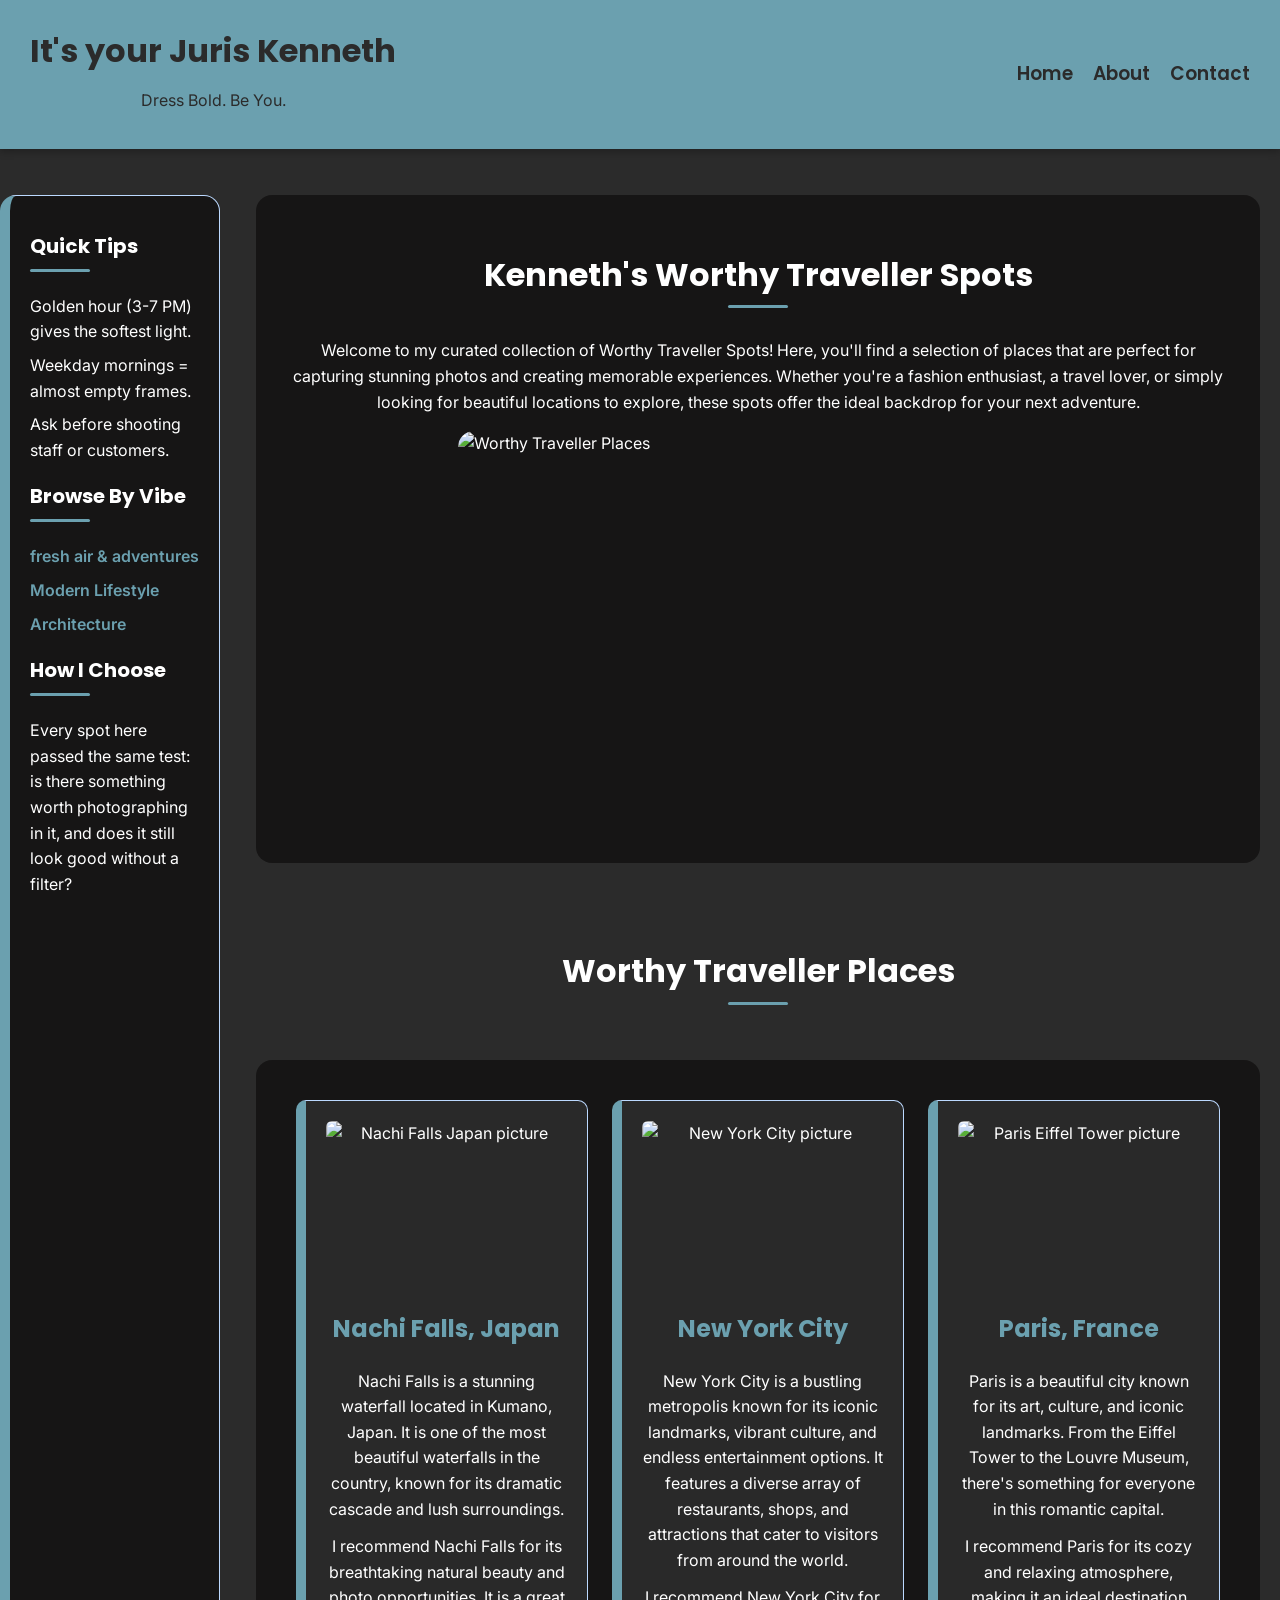
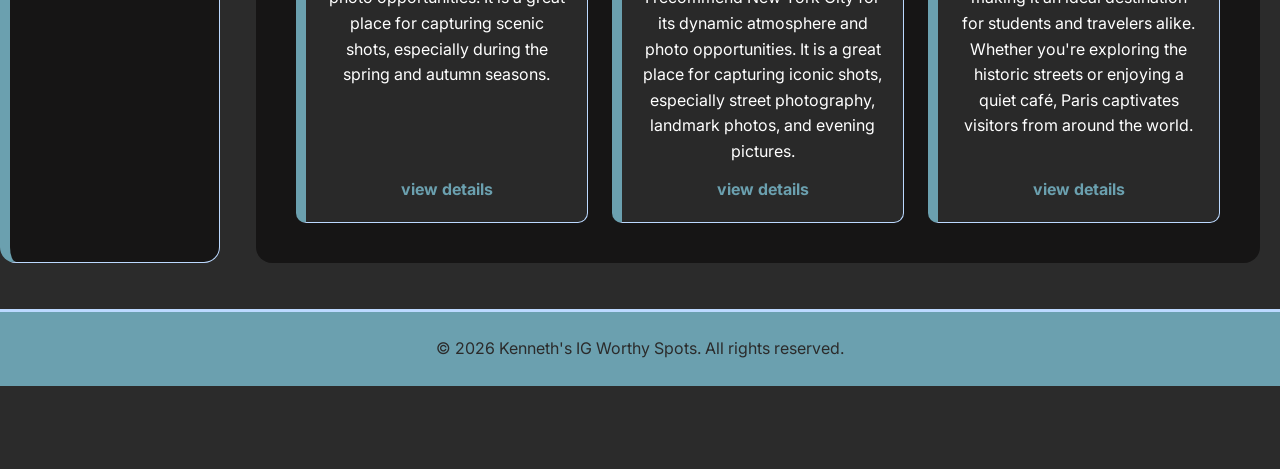
==== commit 73b10275: "Update files" ====
--- a/index.html
+++ b/index.html
@@ -31,6 +31,32 @@
     </header>
 
     <br>
+    
+    <aside>
+        <h2>Quick Tips</h2>
+
+        <ul>
+            <li>Golden hour (3-7 PM) gives the softest light.</li>
+            <li>Weekday mornings = almost empty frames.</li>
+            <li>Ask before shooting staff or customers.</li>
+        </ul>
+
+        <h2>Browse By Vibe</h2>
+
+        <ul>
+            <li><a href="places/nachi-falls.html">fresh air &amp; adventures</a></li>
+            <li><a href="places/new-york-city.html">Modern Lifestyle</a></li>
+            <li><a href="places/paris.html">Architecture</a></li>
+        </ul>
+
+        <h2>How I Choose</h2>
+
+        <p>
+            Every spot here passed the same test: is there something worth
+            photographing in it, and does it still look good without a filter?
+        </p>
+    </aside>
+
     <br>
 
     <main>
--- a/style.css
+++ b/style.css
@@ -1,13 +1,28 @@
+/* =========================
+   0. Fonts
+   ========================= */
+
+@import url('https://fonts.googleapis.com/css2?family=Poppins:wght@400;600;700&family=Inter:wght@400;500&display=swap');
+
+
 /* =========================
    1. Variables
    ========================= */
 
 :root {
-    --brand-color: #6ba0af;
-    --dark-ink: #ffffff;
-    --muted-blue: #bcd9ff;
-    --light-background: #2b2b2b;
+    --brand-color: #6BA0AF;
+    --dark-ink: #FFFFFF;
+    --muted-grey: #BCD9FF;
+    --light-background: #2B2B2B;
     --card-background: #292929;
+    --background: #161515;
+
+    /* Vertical padding shared by main and the sidebar, so the sidebar
+       can line up with the top and bottom of main's content box. */
+    --region-pad: 20px;
+
+    --font-heading: 'Poppins', Arial, sans-serif;
+    --font-body: 'Inter', Arial, sans-serif;
 }
 
 
@@ -21,8 +36,8 @@
 
 body {
     margin: 0;
-    font-family: Arial, sans-serif;
-    line-height: 1.5;
+    font-family: var(--font-body);
+    line-height: 1.6;
     color: var(--dark-ink);
     background-color: var(--light-background);
 }
@@ -35,10 +50,31 @@
 h1,
 h2,
 h3 {
-    color: var(--dark-ink);
+    font-family: var(--font-heading);
+    font-weight: 700;
+    line-height: 1.3;
+    color: var(--dark-ink);
+}
+
+h2 {
+    font-size: 2rem;
+    margin-bottom: 20px;
+    position: relative;
+    padding-bottom: 10px;
+}
+
+h2::after {
+    content: "";
+    display: block;
+    width: 60px;
+    height: 3px;
+    background-color: var(--brand-color);
+    margin: 10px auto 0;
+    border-radius: 2px;
 }
 
 p {
+    font-family: var(--font-body);
     color: var(--dark-ink);
 }
 
@@ -47,9 +83,41 @@
    3. Layout Regions
    ========================= */
 
+/* Page skeleton: grid runs the page regions (outside),
+   flexbox runs the components inside them (header, place cards).
+
+   Base = mobile, one column, everything stacked.
+   The "side" area is listed last so the recommendations reach
+   the visitor before the secondary content. Named areas do the
+   reordering, so the <aside> in the HTML does not have to move. */
+body {
+    display: grid;
+    grid-template-columns: minmax(0, 1fr);
+    grid-template-areas:
+        "masthead"
+        "main"
+        "side"
+        "foot";
+    gap: 16px;
+}
+
+header { grid-area: masthead; }
+main   { grid-area: main; }
+aside  { grid-area: side; }
+footer { grid-area: foot; }
+
+
 header {
     background-color: var(--brand-color);
-    padding: 20px;
+    padding: 20px 15px;
+    text-align: center;
+    box-shadow: 0 2px 8px rgba(0, 0, 0, 0.3);
+
+    display: flex;
+    flex-direction: column;
+    justify-content: space-between;
+    align-items: center;
+    gap: 15px;
 }
 
 section p {
@@ -57,14 +125,31 @@
     color: var(--dark-ink);
 }
 
+.background {
+    background-color: var(--background);
+    padding: 1.25em;
+    border-radius: 1em;
+}
+
+.background img {
+    border-radius: 1em;
+}
+
+.about {
+    background-color: var(--background);
+    padding: 1.25em;
+    border-radius: 1em;
+}
 header h1 {
     text-align: center;
     margin: 10px 0 15px;
+    font-size: 26px;
     color: var(--light-background);
 }
 
 header p {
     text-align: center;
+    font-size: 14px;
     color: var(--light-background);
 }
 
@@ -76,25 +161,31 @@
     list-style: none;
     padding: 0;
     margin: 0;
-}
-
-nav li {
-    display: inline-block;
-    margin: 0 10px;
+
+    display: flex;
+    flex-direction: column;
+    justify-content: center;
+    flex-wrap: wrap;
+    gap: 10px;
 }
 
 nav a {
     color: var(--light-background);
     text-decoration: none;
+    padding: 4px 0;
+    font-weight: 600;
+    transition: color 0.2s ease;
 }
 
 nav a:hover {
-    color: var(--muted-blue);
+    color: var(--muted-grey);
+    text-decoration: none;
 }
 
 main {
-    padding: 30px 20px;
-    max-width: 1000px;
+    width: 100%;
+    max-width: 1150px;
+    padding: var(--region-pad) 15px;
     margin: 0 auto;
 }
 
@@ -109,77 +200,183 @@
 footer {
     background-color: var(--brand-color);
     color: var(--light-background);
+    border-top: 3px solid var(--muted-grey);
+    padding: 24px 20px;
+    text-align: center;
+}
+
+footer p {
+    font-family: var(--font-body);
+    color: var(--light-background);
+    margin: 0;
+}
+
+
+/* =========================
+   Components
+   ========================= */
+
+
+/* Sidebar
+   Full-width block on mobile, the 220px grid column at 700px and up. */
+
+aside {
+    background-color: var(--background);
+    border: 1px solid var(--muted-grey);
+    border-left: 10px solid var(--brand-color);
+    border-radius: 1em;
     padding: 20px;
-    text-align: center;
-}
-
-footer p {
-    color: var(--light-background);
+
+    /* Fill the row so the sidebar card is as tall as the main column.
+       The row is sized by the tallest item (main), and stretch makes
+       the sidebar match it. This is the grid default, stated explicitly. */
+    align-self: stretch;
+}
+
+aside h2 {
+    font-size: 1.25rem;
+    margin-bottom: 12px;
+}
+
+/* The base rule centres the 60px bar, left-align it in the narrow column */
+aside h2::after {
+    margin: 10px 0 0;
+}
+
+aside ul {
+    list-style: none;
+    padding: 0;
+    margin: 0 0 20px;
+    text-align: left;
+}
+
+aside li {
+    margin: 8px 0;
+}
+
+aside a {
+    color: var(--brand-color);
+    text-decoration: none;
+    font-weight: 600;
+    transition: color 0.2s ease;
+}
+
+aside a:hover {
+    color: var(--muted-grey);
+    text-decoration: underline;
+}
+
+aside p {
     margin: 0;
-}
-
-
-/* =========================
-   4. Components
-   ========================= */
-
-
-/* Product Cards */
+    text-align: left;
+}
+
+
+/* Place Cards */
+
+.place-grid {
+  display: flex;
+  flex-wrap: wrap;
+  flex-direction: row;
+  justify-content: center;
+  align-items: stretch;
+  gap: 24px;
+  background-color: var(--background);
+  padding: 20px;
+  border-radius: 1em;
+}
 
 .place-card {
-    font-family: Roboto, Arial, sans-serif;
+    flex: 1 1 100%;
+    font-family: var(--font-body);
     background-color: var(--card-background);
-    border: 1px solid var(--muted-blue);
+    border: 1px solid var(--muted-grey);
     border-radius: 10px;
-    padding: 16px;
-    margin: 0 auto 20px;
-    max-width: 500px;
-    text-align: center;
-    border-left: 10px solid var(--brand-color);
+    padding: 14px;
+    max-width: 400px;
+    text-align: center;
+    border-left: 6px solid var(--brand-color);
+
+    display: flex;
+    flex-direction: column;
+
+    transition: transform 0.2s ease, box-shadow 0.2s ease;
+}
+
+.place-card:hover {
+    transform: translateY(-6px);
+    box-shadow: 0 8px 16px rgba(0, 0, 0, 0.35);
 }
 
 .place-card h3 {
     margin-top: 0;
-    font-size: 24px;
+    font-size: 20px;
     color: var(--brand-color);
+}
+
+.place-card p {
+    margin: 0 0 12px;
+}
+
+.place-card p:last-of-type {
+    margin-top: auto;
+    margin-bottom: 0;
 }
 
 .place-card img {
     display: block;
-    margin: 0 auto;
+    width: 100%;
+    height: 180px;
+    object-fit: cover;
+    margin: 0 auto 12px;
+    border-radius: 6px;
 }
 
 .place-card a {
     color: var(--brand-color);
     text-decoration: none;
     font-weight: bold;
+    transition: color 0.2s ease;
 }
 
 .place-card a:hover {
-    color: var(--muted-blue);
-}
-
-
-/* Product Detail Images */
+    color: var(--muted-grey);
+}
+
+
+/* Place Detail Images */
 
 main section img {
     display: block;
+    max-width: 100%;
+    height: auto;
     margin: 0 auto;
 }
 
 
-/* Product Detail Tables */
+/* Tables
+   The wrapper scrolls the table sideways inside its own card on narrow
+   screens, so the page itself never scrolls sideways. */
+
+.table-wrap {
+    max-width: 700px;
+    margin: 0 auto;
+    overflow-x: auto;
+    -webkit-overflow-scrolling: touch;
+}
 
 table {
-    margin: 0 auto;
+    width: 100%;
+    font-size: 0.875rem;
     border-collapse: collapse;
     background-color: var(--light-background);
+    box-shadow: 0 4px 12px rgba(0, 0, 0, 0.3);
 }
 
 th,
 td {
-    padding: 10px 15px;
-    border: 1px solid var(--muted-blue);
+    padding: 8px;
+    border: 1px solid var(--muted-grey);
     text-align: center;
 }
 
@@ -210,6 +407,7 @@
 /* Forms */
 
 form {
+    width: 100%;
     max-width: 600px;
     margin: 0 auto;
     text-align: center;
@@ -231,14 +429,19 @@
 input,
 select,
 textarea {
-    font-family: Arial, sans-serif;
-    padding: 8px;
-    border: 1px solid var(--muted-blue);
+    width: 100%;
+    max-width: 100%;
+    font-family: var(--font-body);
+    padding: 10px 12px;
+    border: 1px solid var(--muted-grey);
+    border-radius: 6px;
+    background-color: #222;
+    color: var(--dark-ink);
 }
 
 textarea {
     width: 100%;
-    box-sizing: border-box;
+    resize: vertical;
 }
 
 input:focus,
@@ -248,14 +451,125 @@
     outline-offset: 2px;
 }
 
+/* Checkboxes and radios must not inherit width: 100% from the input rule,
+   or every option becomes a full-width box and breaks its inline row. */
+input[type="radio"],
+input[type="checkbox"] {
+    width: auto;
+    padding: 0;
+    margin: 0 4px 0 0;
+    vertical-align: middle;
+}
+
+label {
+    color: var(--dark-ink);
+    font-weight: 600;
+    display: inline-block;
+    margin: 0 4px 0 12px;
+}
+
 button {
     background-color: var(--brand-color);
     color: var(--light-background);
+    font-family: var(--font-body);
+    font-weight: 600;
     border: none;
-    padding: 10px 20px;
+    border-radius: 6px;
+    padding: 12px 24px;
     cursor: pointer;
+    transition: background-color 0.2s ease, transform 0.15s ease;
 }
 
 button:hover {
     background-color: var(--dark-ink);
+    color: var(--brand-color);
+    transform: translateY(-2px);
+}
+
+
+/* =========================
+   Progressive Enhancement
+   =========================
+   Everything above this point is the mobile layout.
+   The rules below only enhance it at 700px and up.
+   No max-width queries in this project. */
+
+@media (min-width: 700px) {
+
+    :root {
+        --region-pad: 30px;
+    }
+
+    /* The sidebar becomes a real second column.
+       Every row string below has exactly 2 names, matching the 2 columns. */
+    body {
+        grid-template-columns: 220px minmax(0, 1fr);
+        grid-template-areas:
+            "masthead masthead"
+            "side     main"
+            "foot     foot";
+    }
+
+    header {
+        padding: 20px 30px;
+        flex-direction: row;
+        gap: 0;
+    }
+
+    header h1 {
+        font-size: 32px;
+    }
+
+    header p {
+        font-size: 16px;
+    }
+
+    nav ul {
+        flex-direction: row;
+        gap: 20px;
+    }
+
+    main {
+        padding: var(--region-pad) 20px;
+    }
+
+    /* Stretch the sidebar to the row, then pull it in by main's own
+       padding: its top edge lands on the first card and its bottom
+       edge lands on the last one. */
+    aside {
+        margin-block: var(--region-pad);
+    }
+
+    .background,
+    .about {
+        padding: 2em;
+    }
+
+    .place-grid {
+        padding: 40px;
+    }
+
+    /* Module 6 card sizing comes back at this width */
+    .place-card {
+        flex: 1 1 280px;
+        padding: 20px;
+        border-left: 10px solid var(--brand-color);
+    }
+
+    .place-card h3 {
+        font-size: 24px;
+    }
+
+    table {
+        font-size: 1rem;
+    }
+
+    th,
+    td {
+        padding: 12px 15px;
+    }
+
+    fieldset {
+        padding: 20px;
+    }
 }
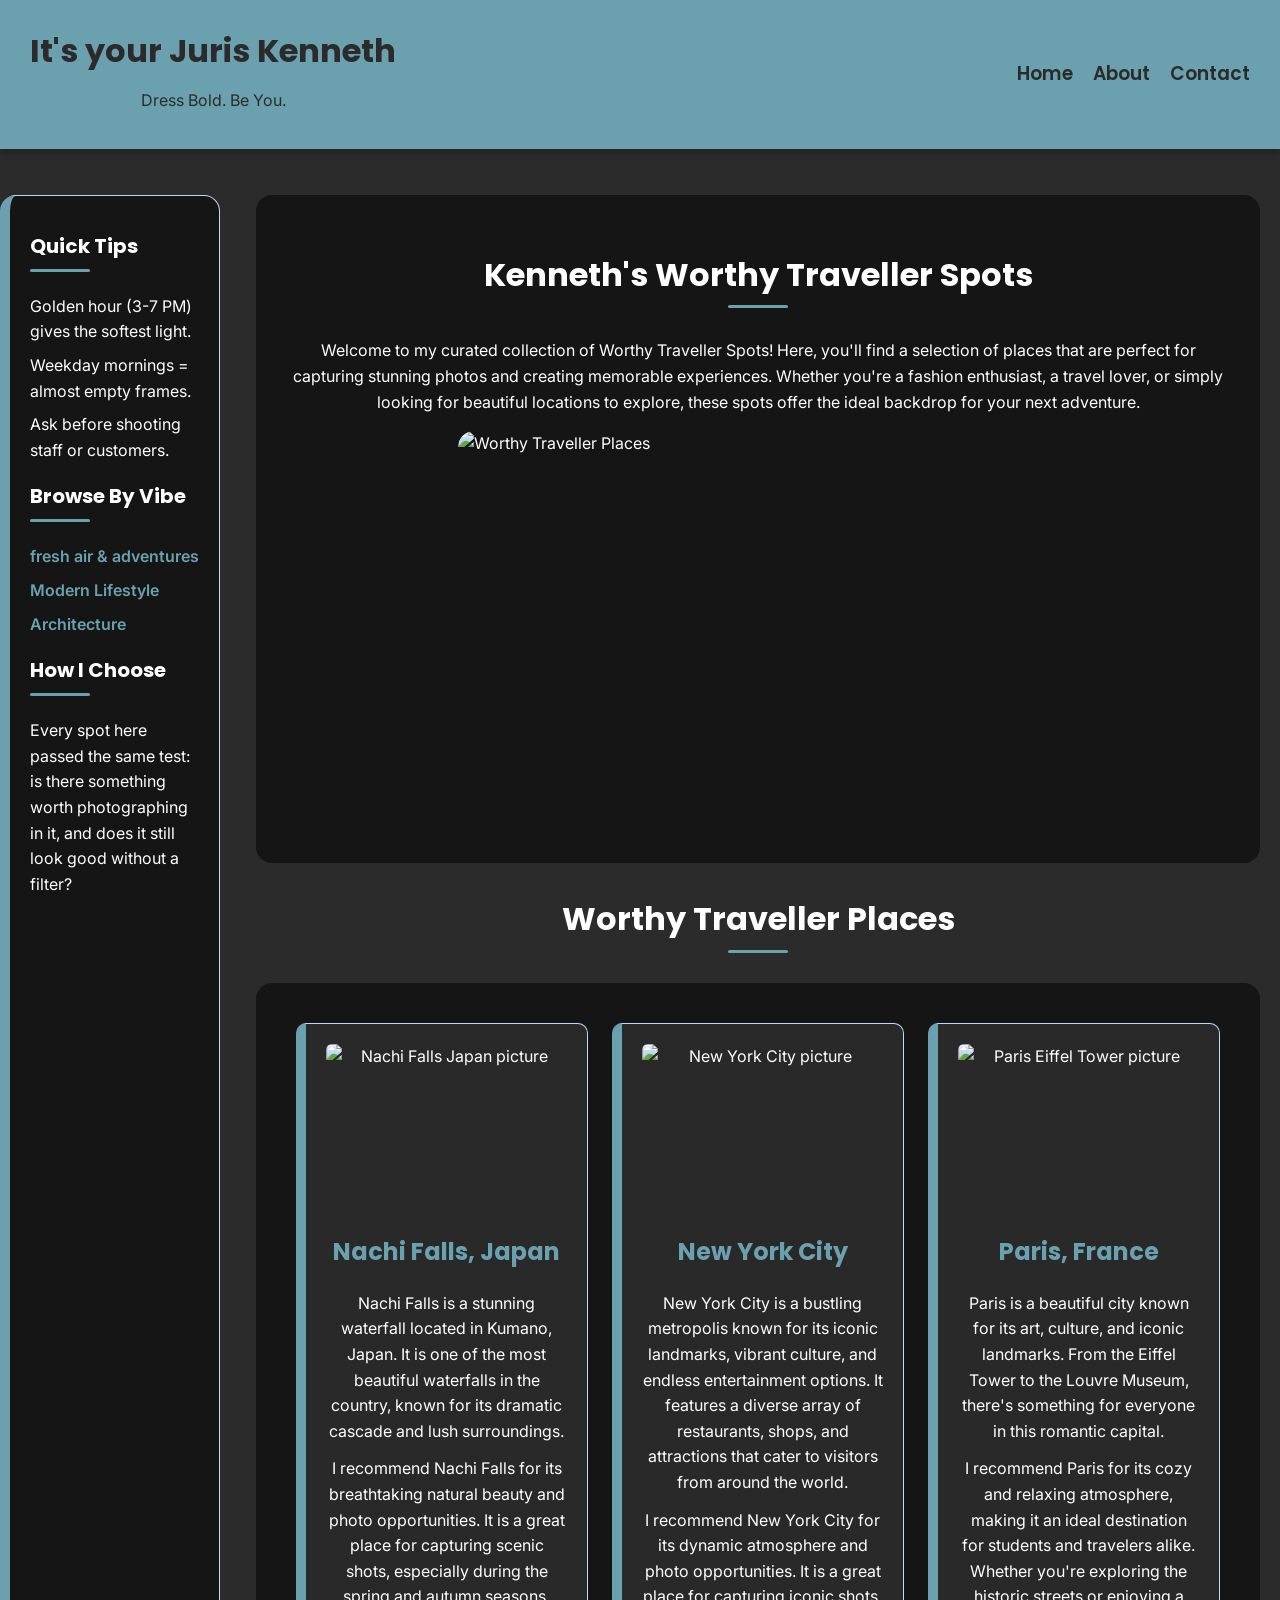
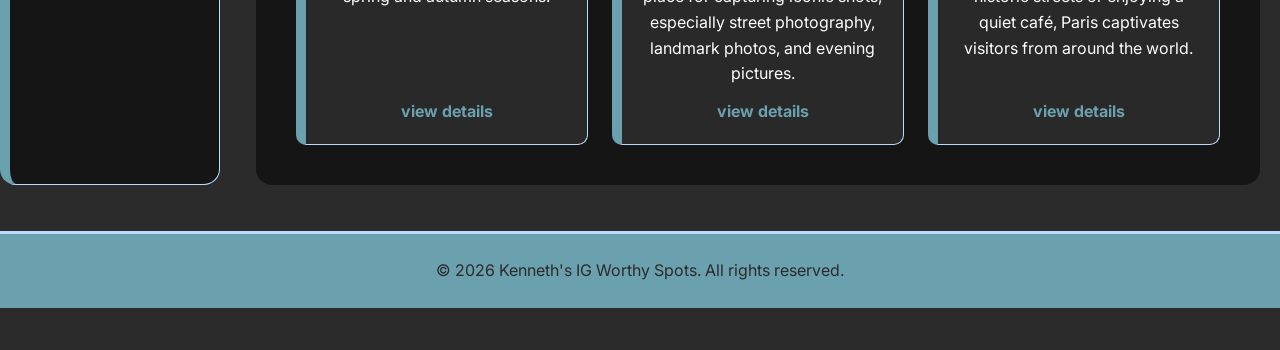
==== commit c0f03c59: "Update files" ====
--- a/index.html
+++ b/index.html
@@ -30,8 +30,8 @@
 
     </header>
 
-    <br>
-    
+
+
     <aside>
         <h2>Quick Tips</h2>
 
@@ -57,8 +57,8 @@
         </p>
     </aside>
 
-    <br>
 
+    
     <main>
 
         <section class="background">
@@ -77,11 +77,11 @@
 
         </section>
 
-        <br>
+        
 
         <h2>Worthy Traveller Places</h2>
 
-        <br>
+
 
         <div class="place-grid">
         <article class= "place-card">
